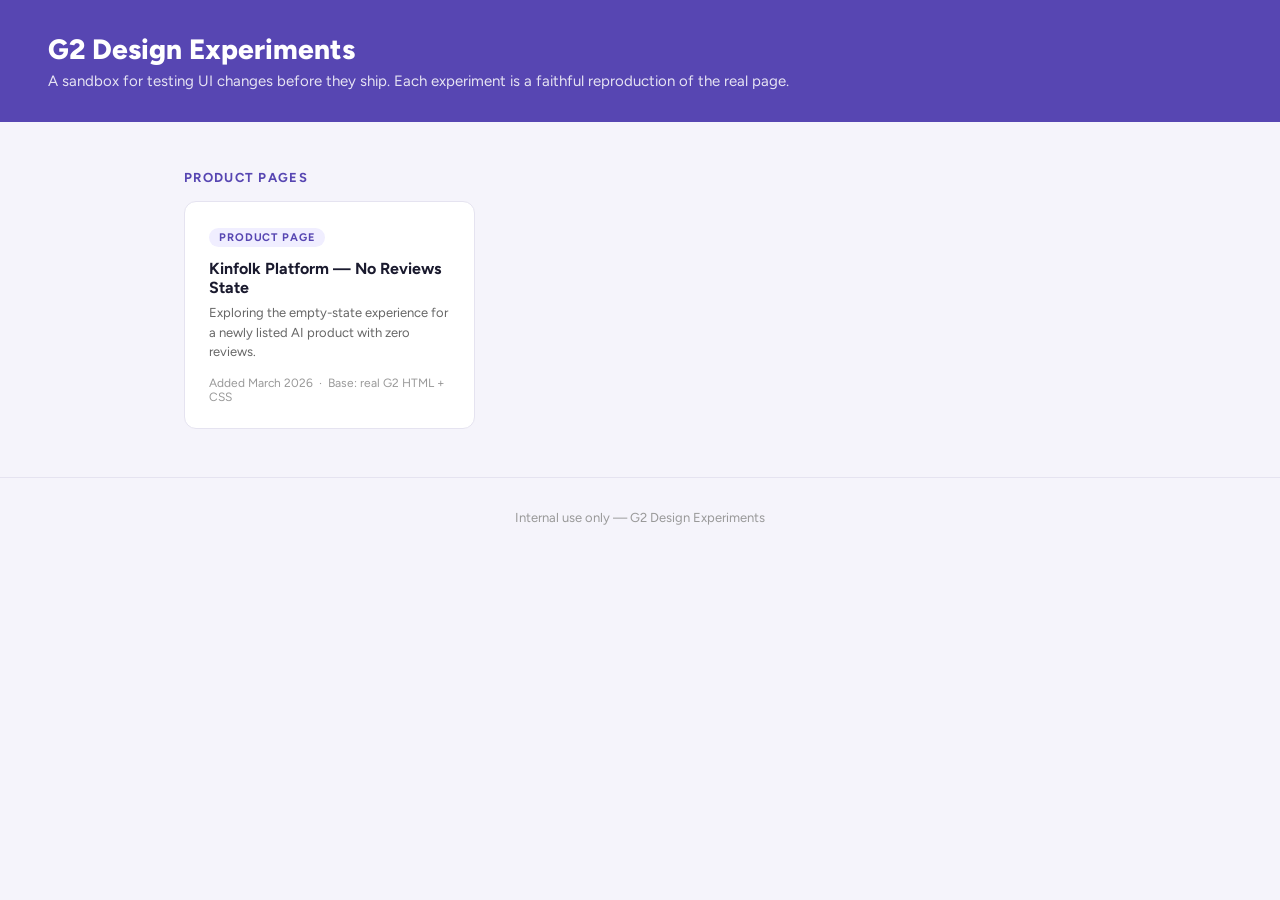
==== index.html @ 78064cb3 "Initial experiment: Kinfolk Platform product page (no reviews state)" ====
<!DOCTYPE html>
<html lang="en">
<head>
  <meta charset="utf-8" />
  <meta name="viewport" content="width=device-width, initial-scale=1" />
  <title>G2 Design Experiments</title>
  <link rel="preconnect" href="https://fonts.googleapis.com">
  <link href="https://fonts.googleapis.com/css2?family=Figtree:wght@400;500;600;700;800;900&display=swap" rel="stylesheet">
  <style>
    * { box-sizing: border-box; margin: 0; padding: 0; }
    body { font-family: Figtree, sans-serif; background: #f5f4fb; color: #1a1a2e; }
    header { background: #5746b2; color: white; padding: 32px 48px; }
    header img { height: 28px; margin-bottom: 16px; display: block; }
    header h1 { font-size: 28px; font-weight: 800; }
    header p { font-size: 15px; opacity: 0.85; margin-top: 6px; }
    main { max-width: 960px; margin: 48px auto; padding: 0 24px; }
    h2 { font-size: 13px; font-weight: 700; text-transform: uppercase; letter-spacing: 0.1em; color: #5746b2; margin-bottom: 16px; }
    .grid { display: grid; grid-template-columns: repeat(auto-fill, minmax(280px, 1fr)); gap: 20px; margin-bottom: 48px; }
    .card { background: white; border-radius: 12px; border: 1.5px solid #e5e3f0; padding: 24px; text-decoration: none; color: inherit; transition: border-color 0.15s, box-shadow 0.15s; display: block; }
    .card:hover { border-color: #5746b2; box-shadow: 0 4px 20px rgba(87,70,178,0.12); }
    .card-tag { display: inline-block; font-size: 11px; font-weight: 700; text-transform: uppercase; letter-spacing: 0.08em; background: #f0eeff; color: #5746b2; border-radius: 20px; padding: 3px 10px; margin-bottom: 12px; }
    .card h3 { font-size: 16px; font-weight: 700; margin-bottom: 6px; }
    .card p { font-size: 13px; color: #666; line-height: 1.5; }
    .card-meta { font-size: 12px; color: #999; margin-top: 14px; }
    footer { text-align: center; padding: 32px; font-size: 13px; color: #999; border-top: 1px solid #e5e3f0; }
  </style>
</head>
<body>
  <header>
    <img src="https://www.g2.com/assets/g2-logo-white-e7d8c3a9f.svg" alt="G2" onerror="this.style.display='none'" />
    <h1>G2 Design Experiments</h1>
    <p>A sandbox for testing UI changes before they ship. Each experiment is a faithful reproduction of the real page.</p>
  </header>
  <main>
    <h2>Product Pages</h2>
    <div class="grid">
      <a class="card" href="./product-page/index.html">
        <span class="card-tag">Product Page</span>
        <h3>Kinfolk Platform — No Reviews State</h3>
        <p>Exploring the empty-state experience for a newly listed AI product with zero reviews.</p>
        <div class="card-meta">Added March 2026 &nbsp;·&nbsp; Base: real G2 HTML + CSS</div>
      </a>
    </div>
  </main>
  <footer>Internal use only — G2 Design Experiments</footer>
</body>
</html>
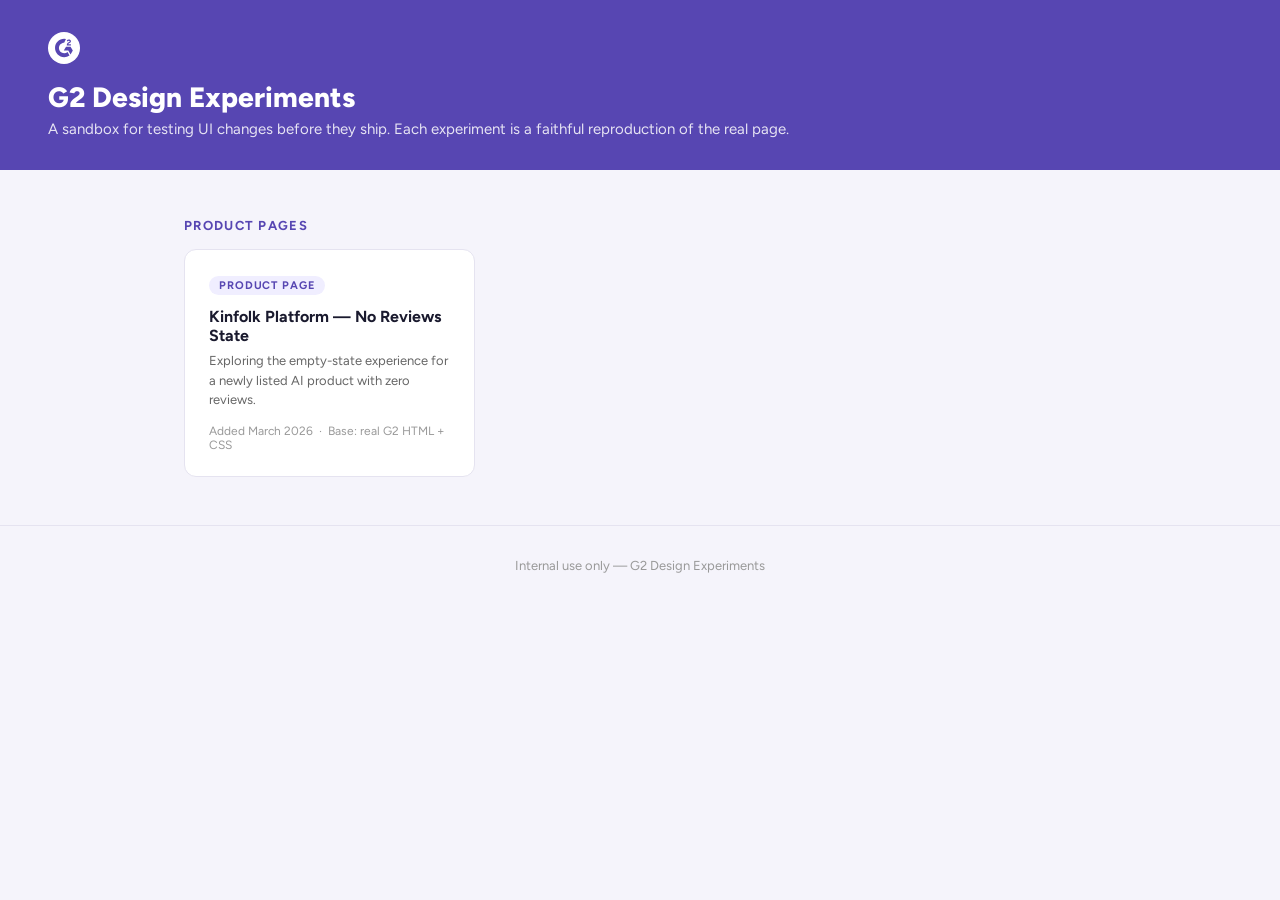
==== commit cb70036c: "Fix broken images and logo Inline the G2 logo SVG in index.html to replace the broken asset URL. Pre" ====
--- a/index.html
+++ b/index.html
@@ -27,7 +27,11 @@
 </head>
 <body>
   <header>
-    <img src="https://www.g2.com/assets/g2-logo-white-e7d8c3a9f.svg" alt="G2" onerror="this.style.display='none'" />
+    <svg xmlns="http://www.w3.org/2000/svg" viewBox="0 0 1000 1000" height="32" style="display:block; margin-bottom: 16px;" aria-label="G2" role="img">
+      <circle cx="500" cy="500" r="500" fill="white"/>
+      <path fill="#5746b2" d="M716.4 383H631c2.3-13.4 10.6-20.9 27.4-29.4l15.7-8c28.1-14.4 43.1-30.7 43.1-57.3 0-16.7-6.5-29.9-19.4-39.4s-28.1-14.2-45.9-14.2a70.8 70.8 0 00-38.9 11.1c-11.7 7.2-20.4 16.5-25.8 28.1l24.7 24.8c9.6-19.4 23.5-28.9 41.8-28.9 15.5 0 25 8 25 19.1 0 9.3-4.6 17-22.4 26l-10.1 4.9c-21.9 11.1-37.1 23.8-45.9 38.2s-13.1 32.5-13.1 54.4v6h129.2zM705 459.2H563.6l-70.7 122.4h141.4L705 704.1l70.7-122.5L705 459.2z"/>
+      <path fill="#5746b2" d="M505.1 663.3c-90 0-163.3-73.3-163.3-163.3s73.3-163.3 163.3-163.3L561 219.8a286.4 286.4 0 00-55.9-5.5c-157.8 0-285.7 127.9-285.7 285.7s127.9 285.7 285.7 285.7a283.9 283.9 0 00168.2-54.8l-61.8-107.2a162.8 162.8 0 01-106.4 39.6z"/>
+    </svg>
     <h1>G2 Design Experiments</h1>
     <p>A sandbox for testing UI changes before they ship. Each experiment is a faithful reproduction of the real page.</p>
   </header>
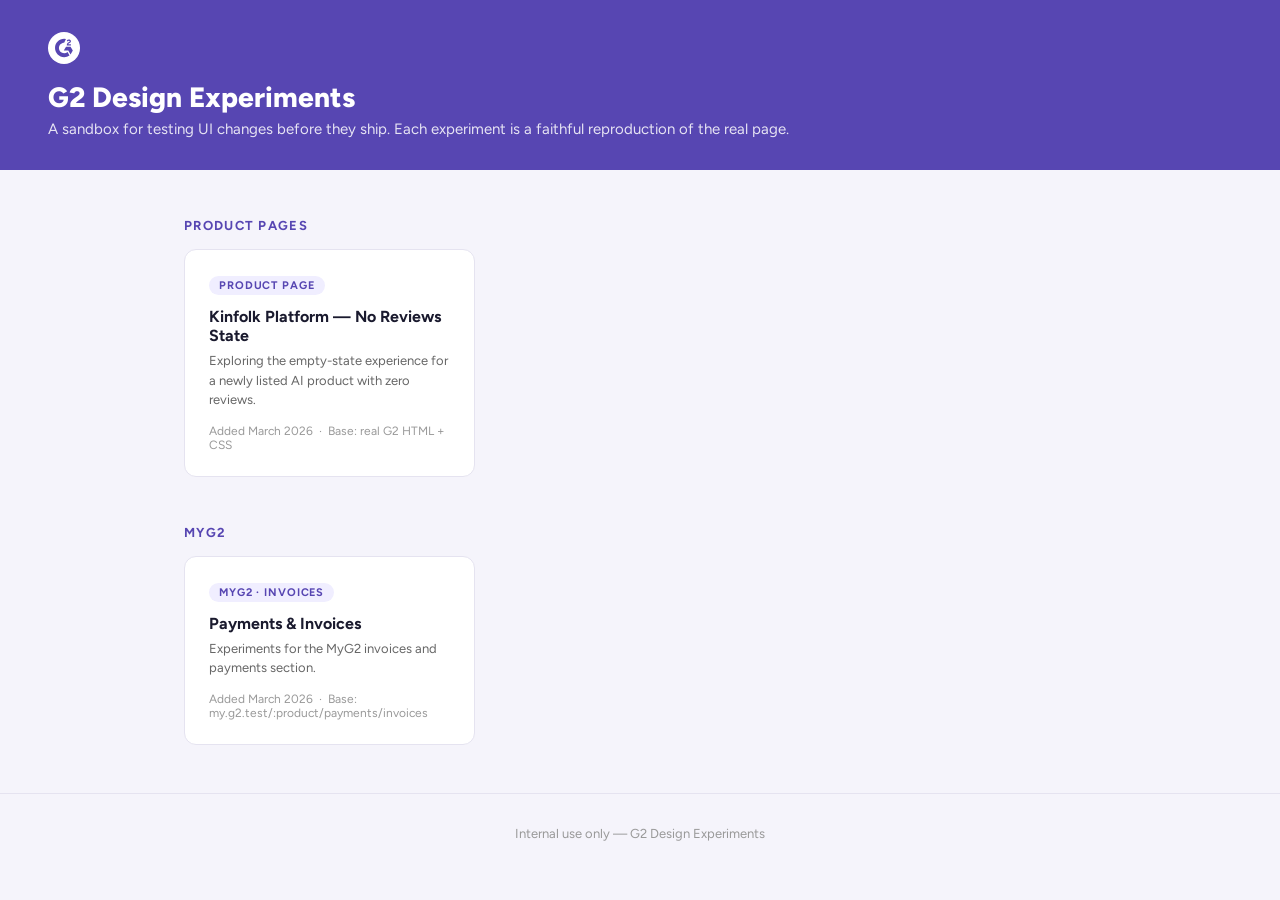
==== commit 6b232822: "Restore MyG2 Invoices tile on main index Co-Authored-By: Claude Sonnet 4.6 <noreply@anthropic.com>" ====
--- a/index.html
+++ b/index.html
@@ -45,6 +45,15 @@
         <div class="card-meta">Added March 2026 &nbsp;·&nbsp; Base: real G2 HTML + CSS</div>
       </a>
     </div>
+    <h2>MyG2</h2>
+    <div class="grid">
+      <a class="card" href="./myg2-invoices/index.html">
+        <span class="card-tag">MyG2 · Invoices</span>
+        <h3>Payments &amp; Invoices</h3>
+        <p>Experiments for the MyG2 invoices and payments section.</p>
+        <div class="card-meta">Added March 2026 &nbsp;·&nbsp; Base: my.g2.test/:product/payments/invoices</div>
+      </a>
+    </div>
   </main>
   <footer>Internal use only — G2 Design Experiments</footer>
 </body>
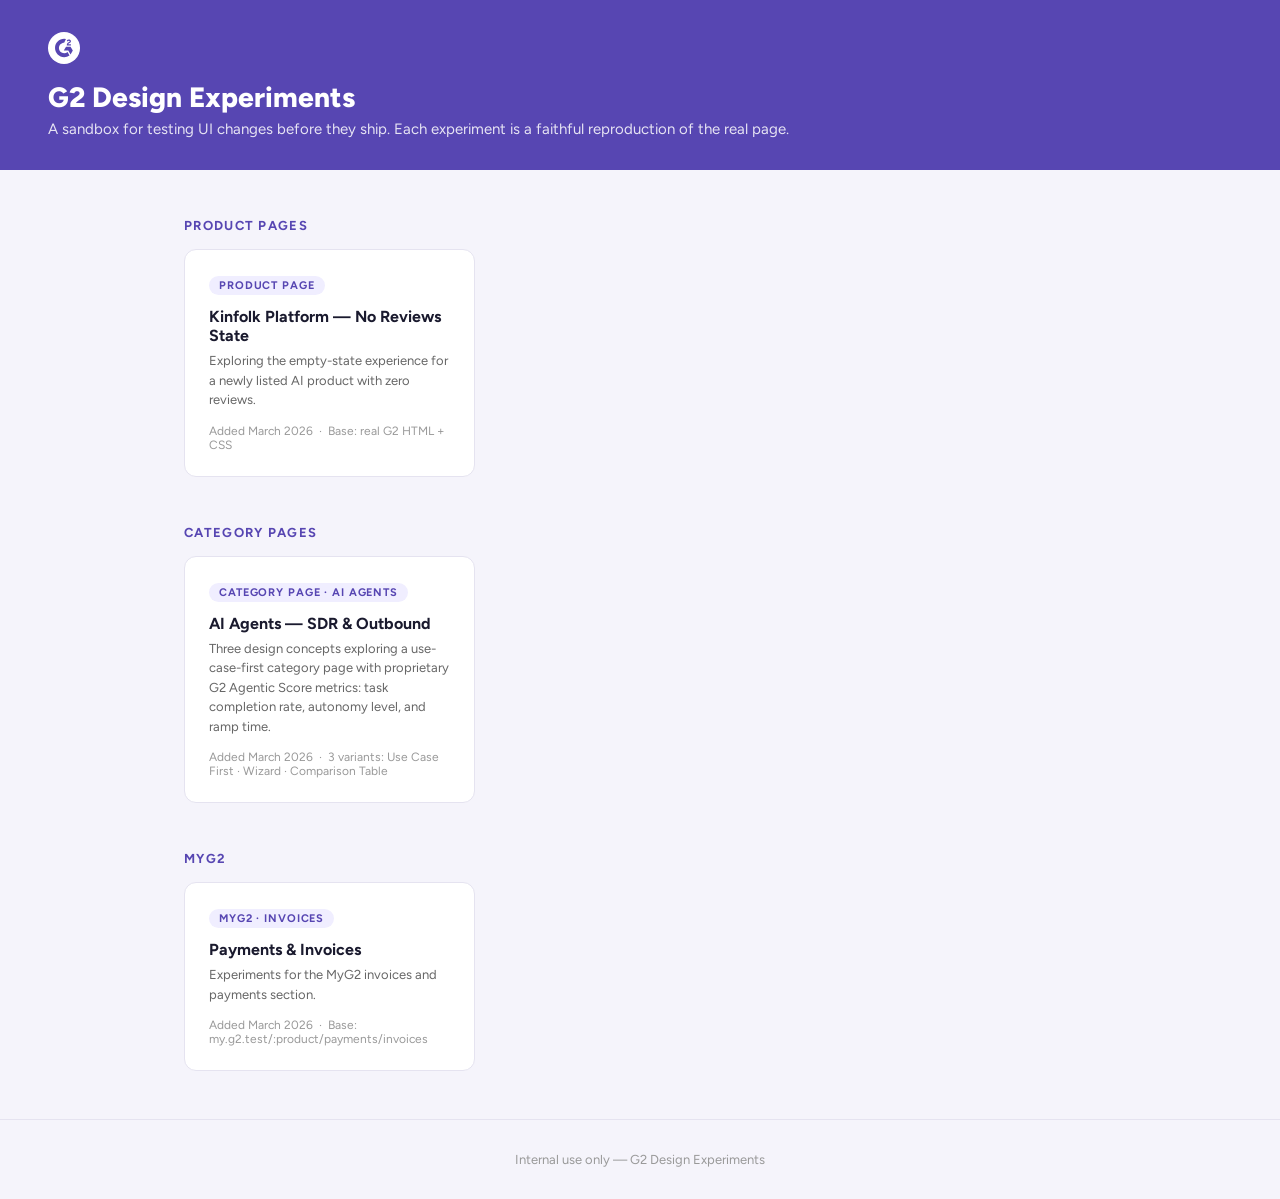
==== commit cc8ac42d: "Add AI Agents category page redesign experiments (3 variants) Use case: AI SDR & Outbound Agents (11" ====
--- a/index.html
+++ b/index.html
@@ -45,6 +45,15 @@
         <div class="card-meta">Added March 2026 &nbsp;·&nbsp; Base: real G2 HTML + CSS</div>
       </a>
     </div>
+    <h2>Category Pages</h2>
+    <div class="grid">
+      <a class="card" href="./ai-agents/index.html">
+        <span class="card-tag">Category Page · AI Agents</span>
+        <h3>AI Agents — SDR &amp; Outbound</h3>
+        <p>Three design concepts exploring a use-case-first category page with proprietary G2 Agentic Score metrics: task completion rate, autonomy level, and ramp time.</p>
+        <div class="card-meta">Added March 2026 &nbsp;·&nbsp; 3 variants: Use Case First · Wizard · Comparison Table</div>
+      </a>
+    </div>
     <h2>MyG2</h2>
     <div class="grid">
       <a class="card" href="./myg2-invoices/index.html">
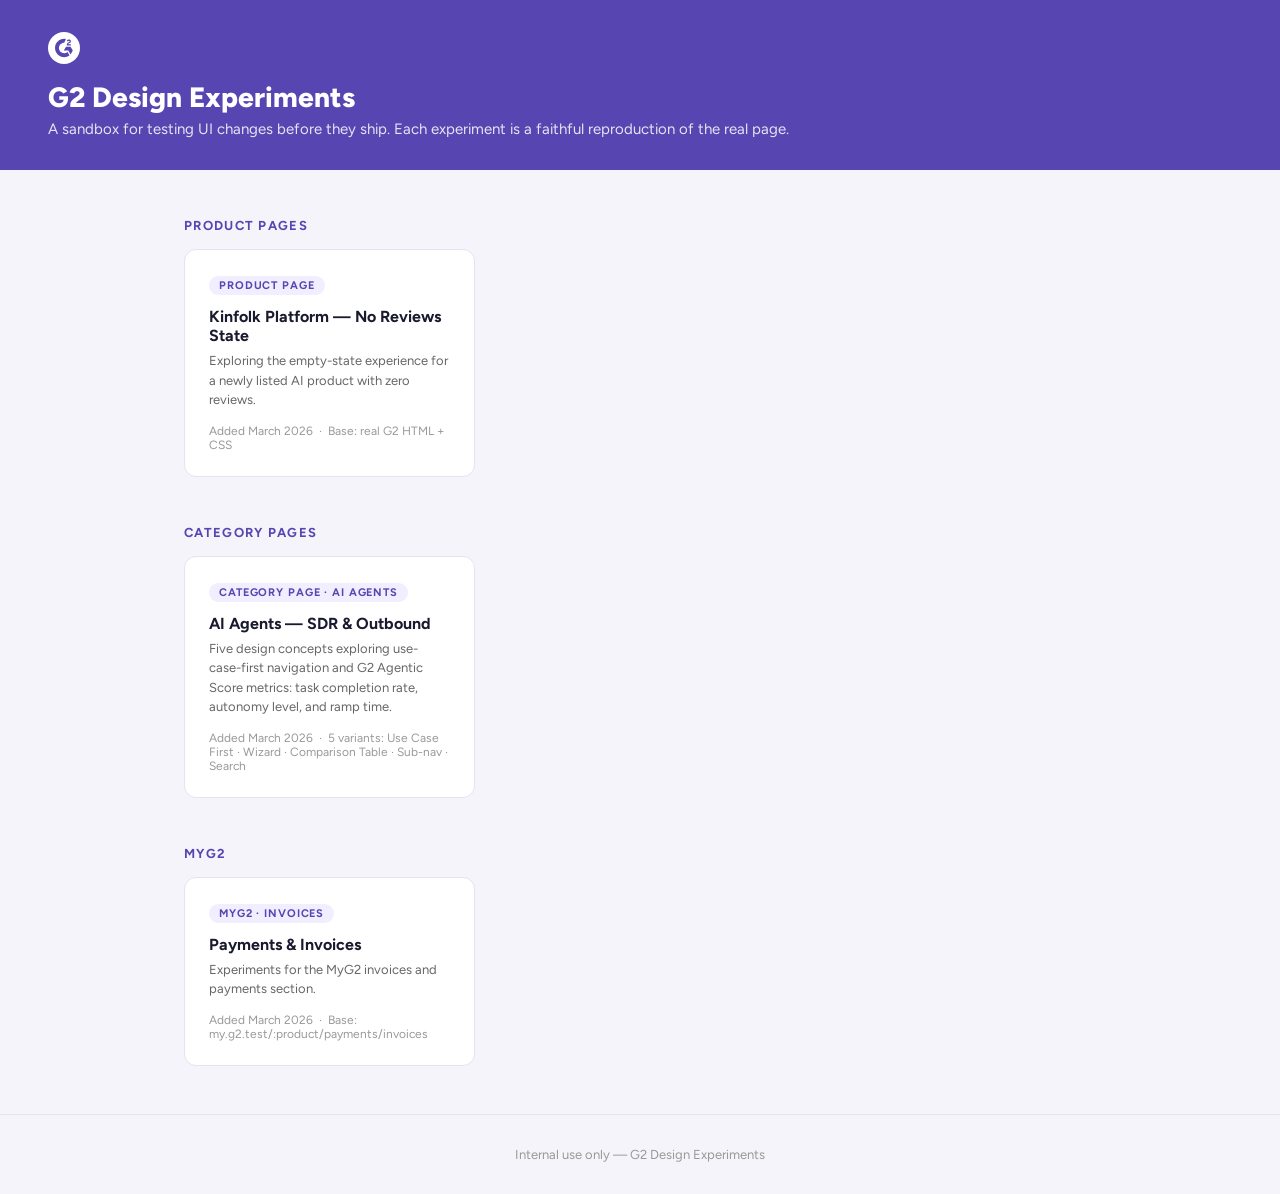
==== commit fb251b2c: "Consolidate hub page into single variant list, simplify copy - Merge two separate grids (Category Na" ====
--- a/index.html
+++ b/index.html
@@ -50,8 +50,8 @@
       <a class="card" href="./ai-agents/index.html">
         <span class="card-tag">Category Page · AI Agents</span>
         <h3>AI Agents — SDR &amp; Outbound</h3>
-        <p>Three design concepts exploring a use-case-first category page with proprietary G2 Agentic Score metrics: task completion rate, autonomy level, and ramp time.</p>
-        <div class="card-meta">Added March 2026 &nbsp;·&nbsp; 3 variants: Use Case First · Wizard · Comparison Table</div>
+        <p>Five design concepts exploring use-case-first navigation and G2 Agentic Score metrics: task completion rate, autonomy level, and ramp time.</p>
+        <div class="card-meta">Added March 2026 &nbsp;·&nbsp; 5 variants: Use Case First · Wizard · Comparison Table · Sub-nav · Search</div>
       </a>
     </div>
     <h2>MyG2</h2>
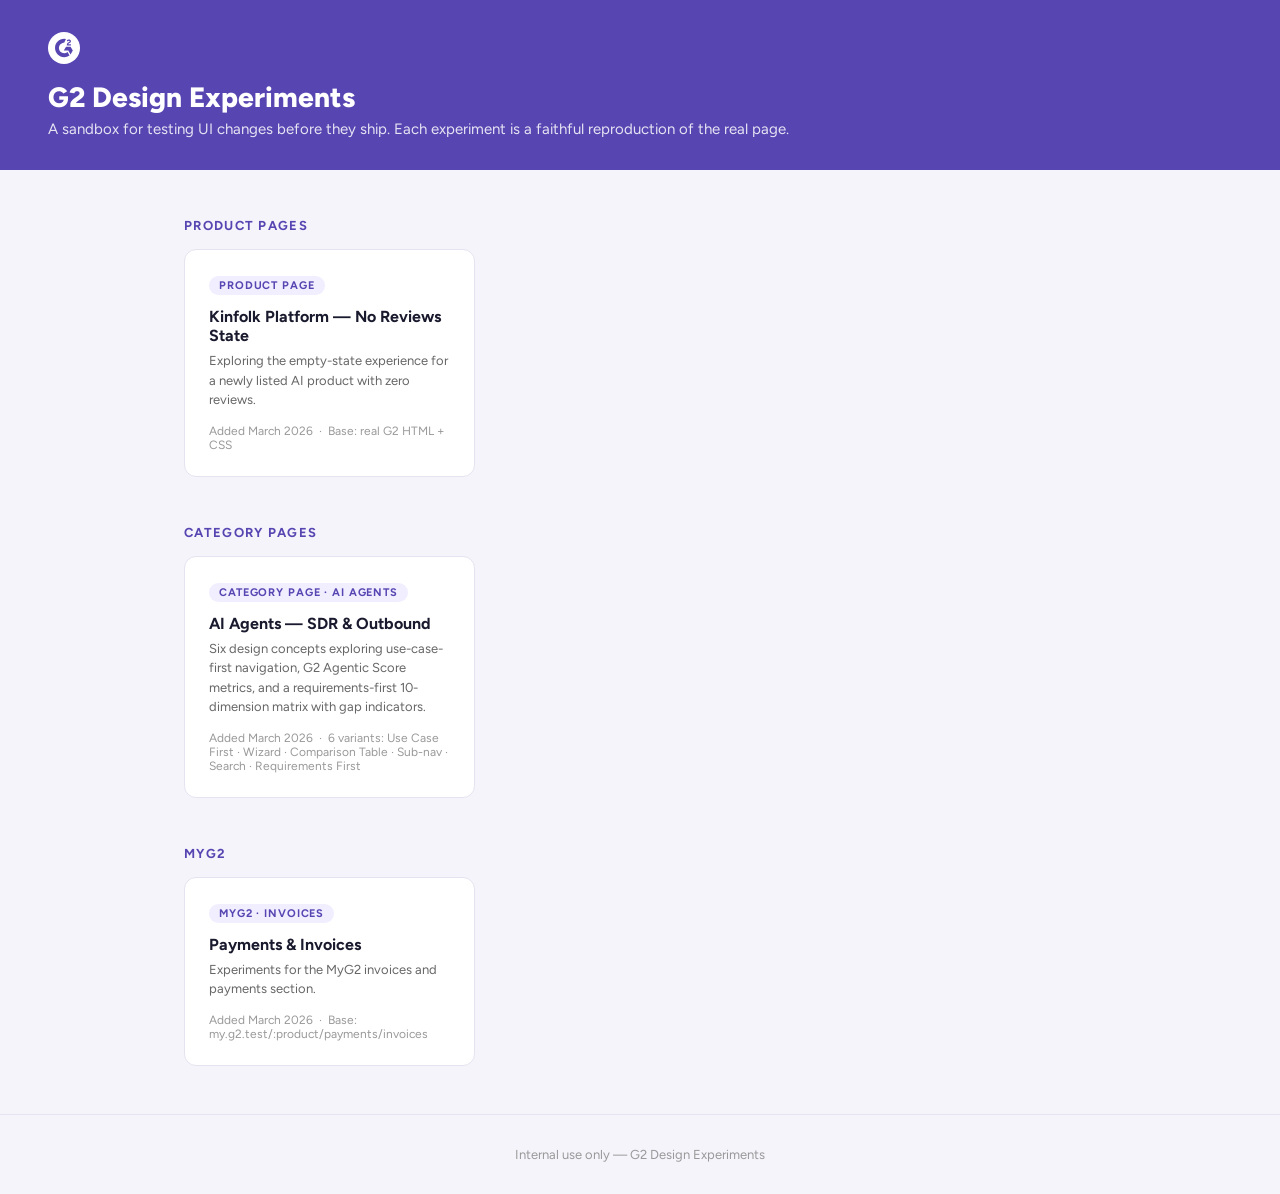
==== commit e5a72cdf: "Add V6 Requirements First — 3-step problem-to-matrix flow New prototype starts with a free-text prob" ====
--- a/index.html
+++ b/index.html
@@ -50,8 +50,8 @@
       <a class="card" href="./ai-agents/index.html">
         <span class="card-tag">Category Page · AI Agents</span>
         <h3>AI Agents — SDR &amp; Outbound</h3>
-        <p>Five design concepts exploring use-case-first navigation and G2 Agentic Score metrics: task completion rate, autonomy level, and ramp time.</p>
-        <div class="card-meta">Added March 2026 &nbsp;·&nbsp; 5 variants: Use Case First · Wizard · Comparison Table · Sub-nav · Search</div>
+        <p>Six design concepts exploring use-case-first navigation, G2 Agentic Score metrics, and a requirements-first 10-dimension matrix with gap indicators.</p>
+        <div class="card-meta">Added March 2026 &nbsp;·&nbsp; 6 variants: Use Case First · Wizard · Comparison Table · Sub-nav · Search · Requirements First</div>
       </a>
     </div>
     <h2>MyG2</h2>
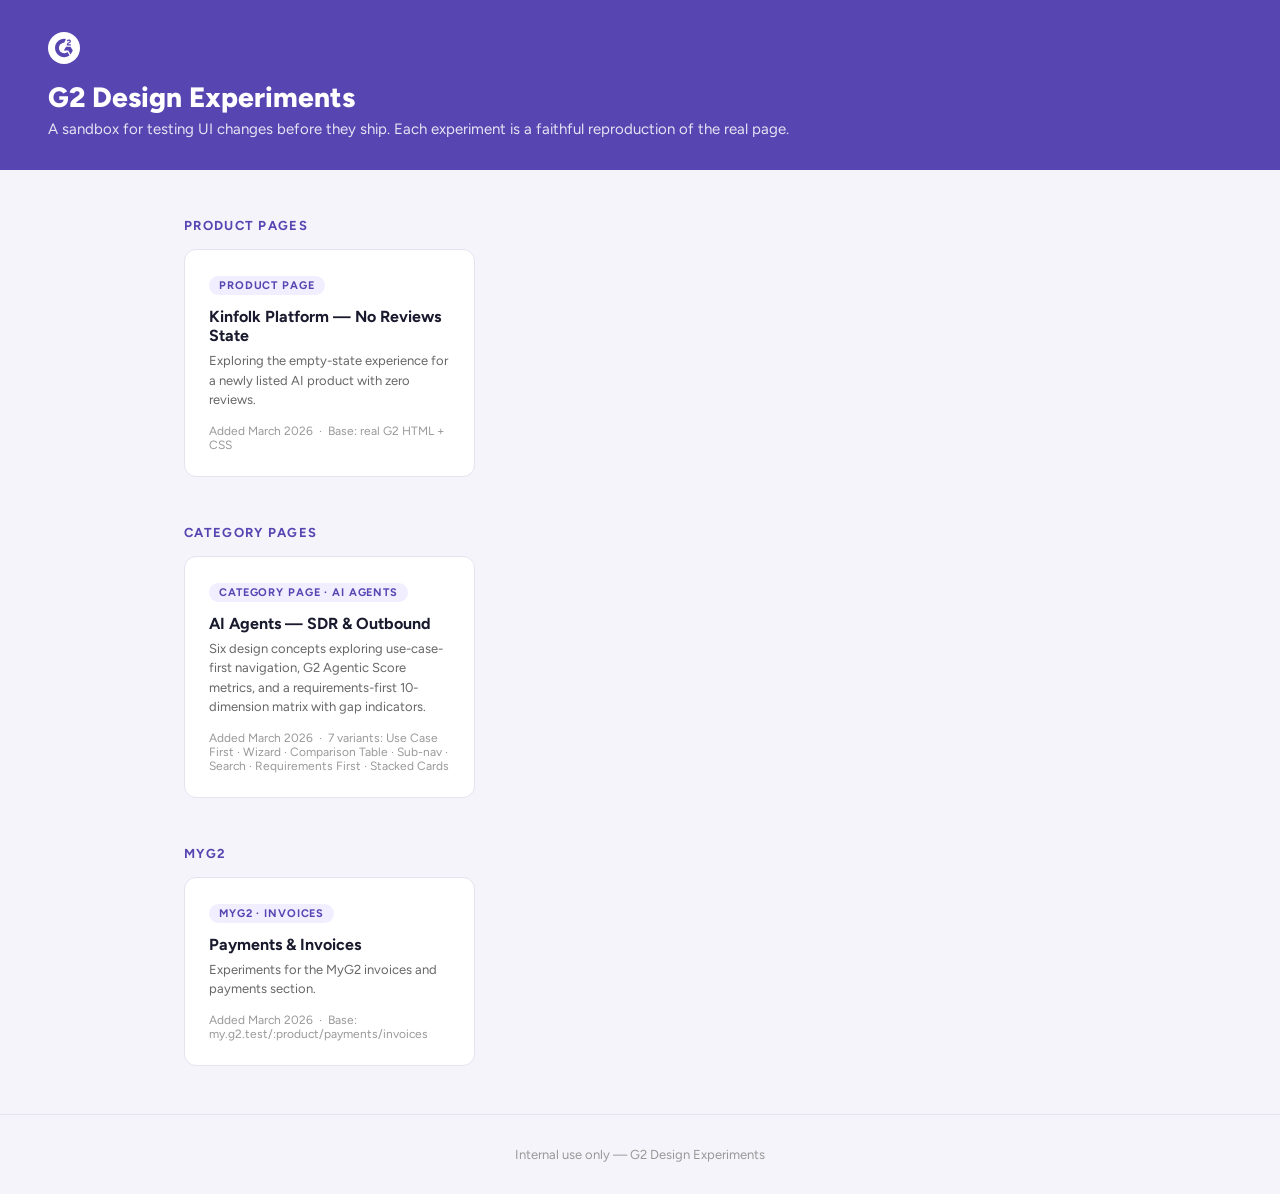
==== commit 4c74a6b0: "Add V7 Stacked Cards — progressive reveal flow replacing progress bar Cards build vertically as the " ====
--- a/index.html
+++ b/index.html
@@ -51,7 +51,7 @@
         <span class="card-tag">Category Page · AI Agents</span>
         <h3>AI Agents — SDR &amp; Outbound</h3>
         <p>Six design concepts exploring use-case-first navigation, G2 Agentic Score metrics, and a requirements-first 10-dimension matrix with gap indicators.</p>
-        <div class="card-meta">Added March 2026 &nbsp;·&nbsp; 6 variants: Use Case First · Wizard · Comparison Table · Sub-nav · Search · Requirements First</div>
+        <div class="card-meta">Added March 2026 &nbsp;·&nbsp; 7 variants: Use Case First · Wizard · Comparison Table · Sub-nav · Search · Requirements First · Stacked Cards</div>
       </a>
     </div>
     <h2>MyG2</h2>
